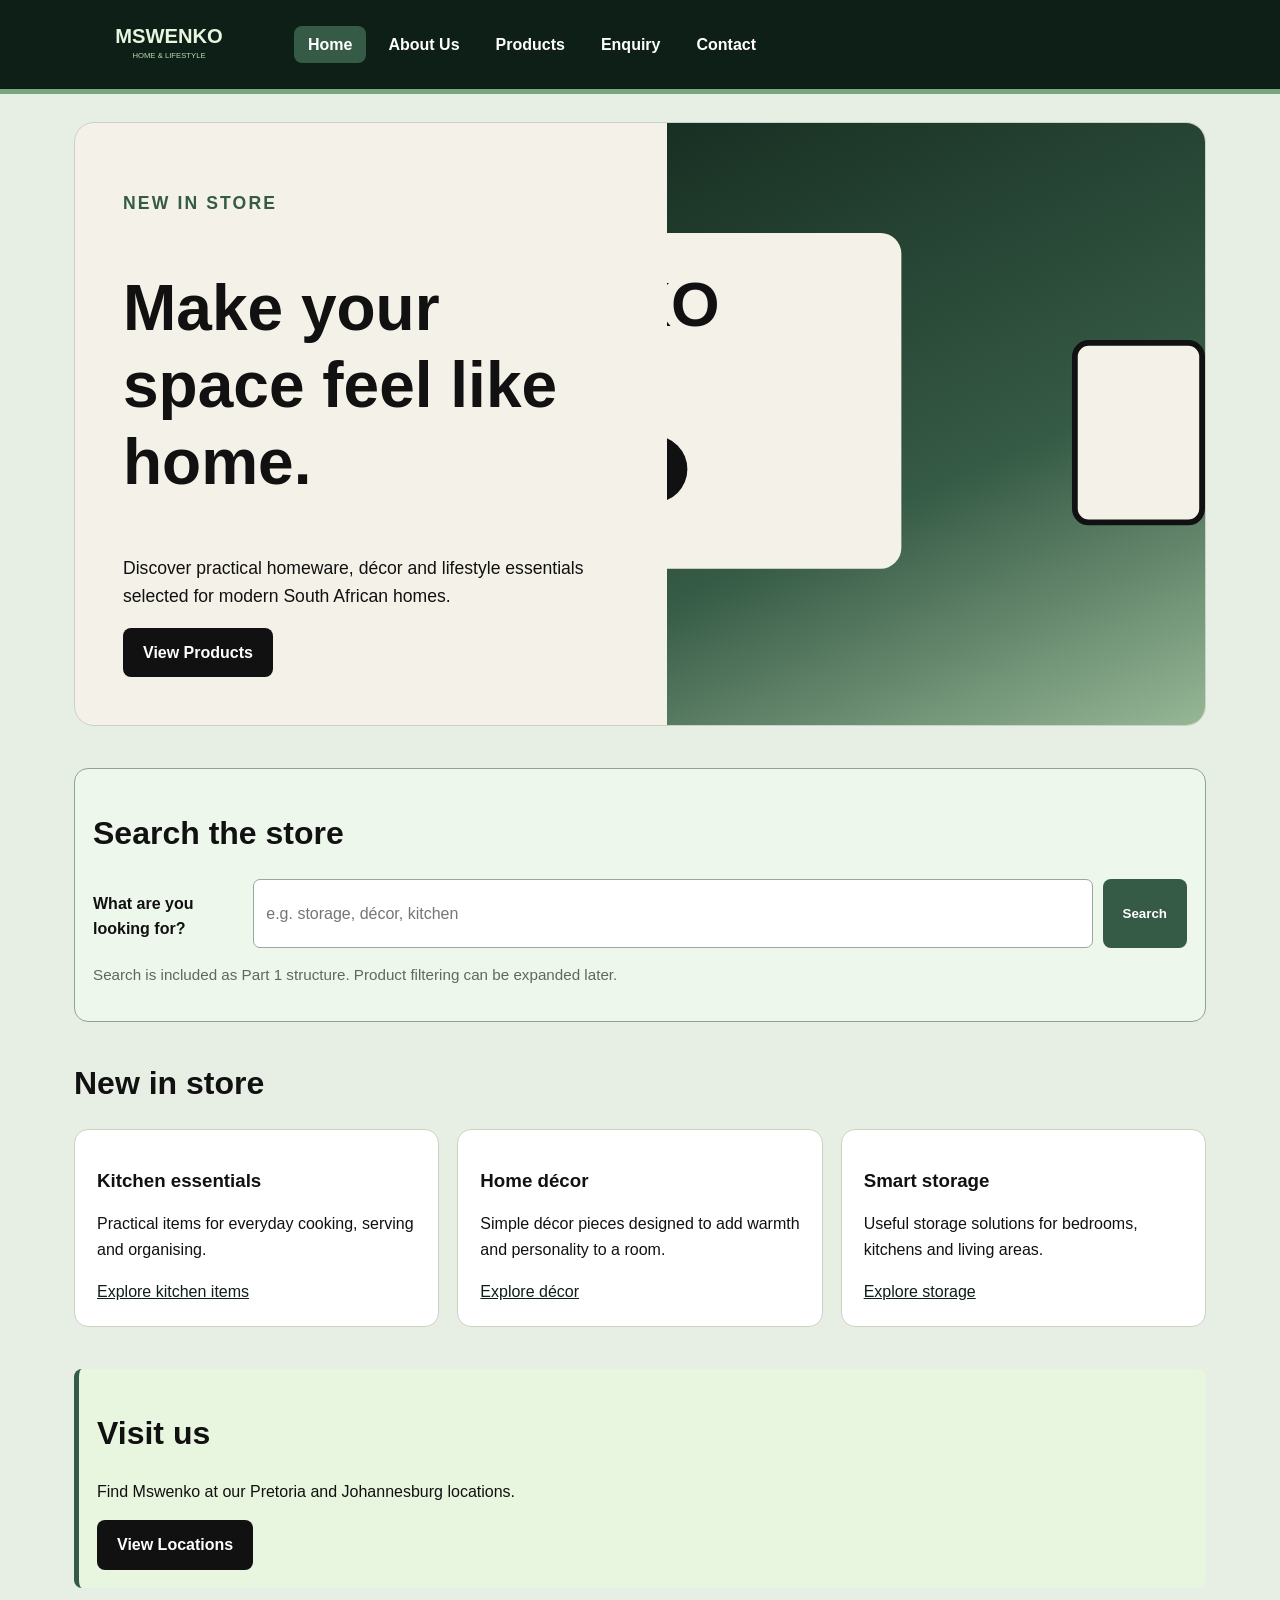
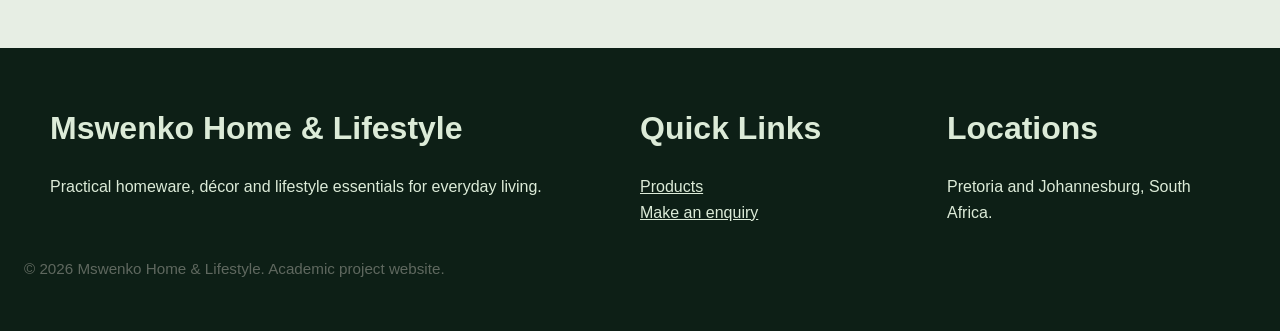
==== index.html @ 0af299ee "initial commit" ====
<!DOCTYPE html>
<html lang="en">
<head>
  <meta charset="utf-8">
  <meta name="viewport" content="width=device-width, initial-scale=1">
  <meta name="description" content="Mswenko Home & Lifestyle Store - homeware and lifestyle products in Pretoria and Johannesburg.">
  <title>Home | Mswenko Home & Lifestyle</title>
  <link rel="stylesheet" href="css/style.css">
</head>
<body>
<!-- Shared site header and navigation -->
<header class="site-header"><div class="header-inner">
<a href="index.html" aria-label="Mswenko Home and Lifestyle home"><img class="logo" src="images/logo.svg" alt="Mswenko Home and Lifestyle"></a>
<nav aria-label="Primary navigation"><ul class="nav-list"><li><a href="index.html" aria-current="page">Home</a></li><li><a href="about.html">About Us</a></li><li><a href="products.html">Products</a></li><li><a href="enquiry.html">Enquiry</a></li><li><a href="contact.html">Contact</a></li></ul></nav>
</div></header>
<main><section class="hero"><div class="hero-copy"><p class="eyebrow">New in store</p><h1>Make your space feel like home.</h1><p>Discover practical homeware, décor and lifestyle essentials selected for modern South African homes.</p><a class="btn" href="products.html">View Products</a></div><img class="hero-image" src="images/hero-store.svg" alt="Illustration of Mswenko home and lifestyle products"></section>
<section class="section"><div class="search-box"><h2>Search the store</h2><form action="products.html" method="get"><label for="site-search">What are you looking for?</label><input id="site-search" name="q" type="search" placeholder="e.g. storage, décor, kitchen"><button class="btn secondary" type="submit">Search</button></form><p class="small">Search is included as Part 1 structure. Product filtering can be expanded later.</p></div></section>
<section class="section"><h2>New in store</h2><div class="grid"><article class="card"><h3>Kitchen essentials</h3><p>Practical items for everyday cooking, serving and organising.</p><a href="products.html">Explore kitchen items</a></article><article class="card"><h3>Home décor</h3><p>Simple décor pieces designed to add warmth and personality to a room.</p><a href="products.html">Explore décor</a></article><article class="card"><h3>Smart storage</h3><p>Useful storage solutions for bedrooms, kitchens and living areas.</p><a href="products.html">Explore storage</a></article></div></section>
<section class="section notice"><h2>Visit us</h2><p>Find Mswenko at our Pretoria and Johannesburg locations.</p><a class="btn" href="contact.html">View Locations</a></section></main>
<!-- Shared site footer -->
<footer class="site-footer"><div class="footer-inner">
<section><h2>Mswenko Home & Lifestyle</h2><p>Practical homeware, décor and lifestyle essentials for everyday living.</p></section>
<section><h2>Quick Links</h2><p><a href="products.html">Products</a><br><a href="enquiry.html">Make an enquiry</a></p></section>
<section><h2>Locations</h2><p>Pretoria and Johannesburg, South Africa.</p></section>
</div><p class="small">© 2026 Mswenko Home & Lifestyle. Academic project website.</p></footer>
<script src="js/script.js"></script>
</body></html>
---- css/style.css ----
/* Shared responsive styling for Part 1. */
:root{--ink:#111;--green-900:#0d1f16;--green-700:#355a45;--green-500:#79a67e;--green-100:#e8f6df;--cream:#f4f2e8;--white:#fff;--muted:#5f685f;--border:#c9d2c5}
*{box-sizing:border-box}body{margin:0;font-family:Arial,Helvetica,sans-serif;color:var(--ink);background:#e7eee4;line-height:1.6}
img{max-width:100%;display:block}a{color:var(--green-900)}a:focus,button:focus,input:focus,textarea:focus,select:focus{outline:3px solid #c7e7a9;outline-offset:2px}
.site-header{background:var(--green-900);color:white;border-bottom:5px solid var(--green-500)}.header-inner{max-width:1180px;margin:auto;padding:18px 24px;display:flex;align-items:center;gap:30px;flex-wrap:wrap}.logo{width:190px}
.nav-list{display:flex;gap:8px;list-style:none;margin:0;padding:0;flex-wrap:wrap}.nav-list a{color:white;text-decoration:none;padding:10px 14px;border-radius:8px;font-weight:700}.nav-list a:hover,.nav-list a[aria-current=page]{background:var(--green-700)}
main{max-width:1180px;margin:auto;padding:28px 24px 60px}.hero{background:var(--cream);border:1px solid var(--border);border-radius:20px;overflow:hidden;display:grid;grid-template-columns:1.1fr 1fr;align-items:center}.hero-copy{padding:48px}
.eyebrow{text-transform:uppercase;letter-spacing:.12em;font-weight:700;color:var(--green-700)}h1,h2,h3{line-height:1.2}h1{font-size:clamp(2rem,5vw,4.2rem)}h2{font-size:2rem}.hero p{font-size:1.1rem}.hero-image{height:100%;min-height:360px;object-fit:cover}
.btn{display:inline-block;background:var(--ink);color:white;text-decoration:none;border:0;padding:12px 20px;border-radius:8px;font-weight:700;cursor:pointer}.btn.secondary{background:var(--green-700)}
.section{margin-top:42px}.grid{display:grid;grid-template-columns:repeat(3,1fr);gap:18px}.card{background:white;border:1px solid var(--border);border-radius:14px;padding:22px}.two-col{display:grid;grid-template-columns:1fr 1fr;gap:24px}
.notice{background:var(--green-100);border-left:5px solid var(--green-700);padding:18px;border-radius:8px}.page-title{background:linear-gradient(120deg,var(--green-900),var(--green-700));color:white;border-radius:18px;padding:34px;margin-bottom:28px}
.search-box{background:#eef7eb;border:1px solid #8da58e;border-radius:14px;padding:18px;margin-bottom:28px}.search-box form{display:flex;gap:10px}
input,textarea,select{width:100%;padding:12px;border:1px solid #9aa79b;border-radius:7px;font:inherit;background:white}label{font-weight:700;display:block;margin:12px 0 6px}textarea{min-height:150px}.form-grid{display:grid;grid-template-columns:1fr 1fr;gap:14px}.full{grid-column:1/-1}
.location-card{border-top:4px solid var(--green-700)}.small{color:var(--muted);font-size:.95rem}.site-footer{background:var(--green-900);color:#dcebd8;padding:35px 24px}.footer-inner{max-width:1180px;margin:auto;display:grid;grid-template-columns:2fr 1fr 1fr;gap:24px}.site-footer a{color:#dcebd8}
@media(max-width:800px){.hero,.two-col,.footer-inner{grid-template-columns:1fr}.grid{grid-template-columns:1fr 1fr}.header-inner{justify-content:center}.hero-copy{padding:30px}}
@media(max-width:560px){main{padding:18px 14px 45px}.grid,.form-grid{grid-template-columns:1fr}.search-box form{flex-direction:column}.nav-list{justify-content:center}}
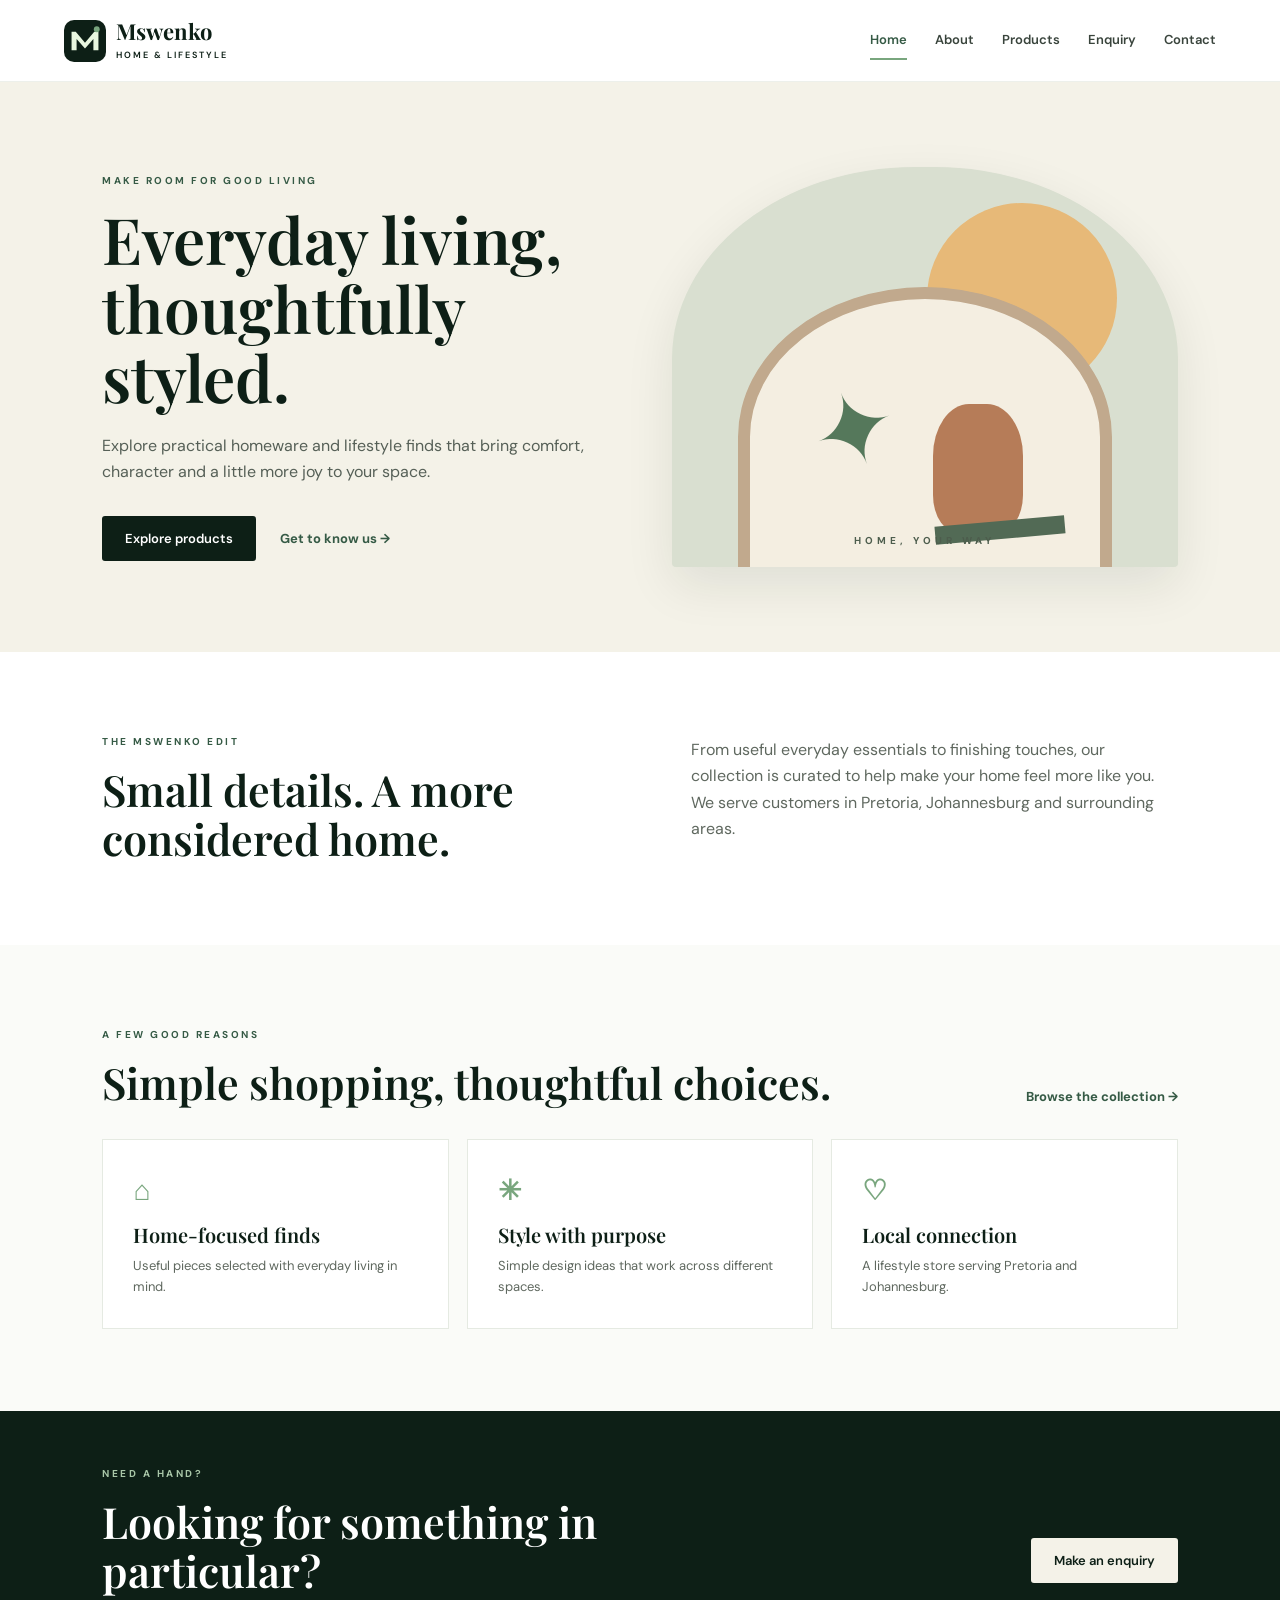
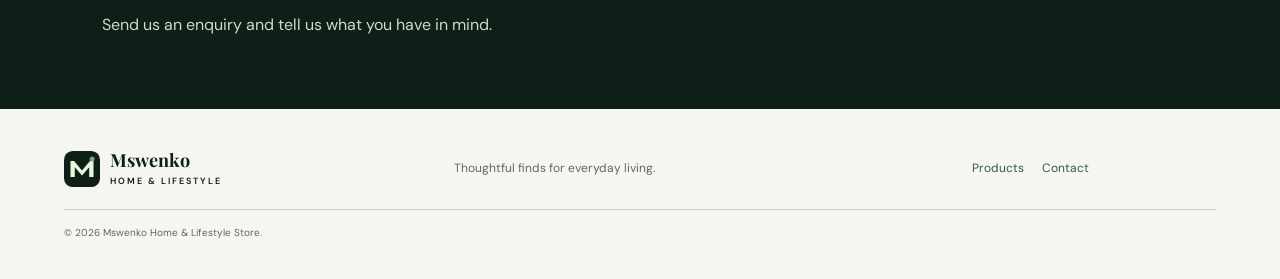
==== commit 096f4d63: "WEDE5020 part 3 submission" ====
--- a/index.html
+++ b/index.html
@@ -1,27 +1,57 @@
-<!DOCTYPE html>
-<html lang="en">
+<!doctype html>
+<html lang="en-ZA">
 <head>
   <meta charset="utf-8">
   <meta name="viewport" content="width=device-width, initial-scale=1">
-  <meta name="description" content="Mswenko Home & Lifestyle Store - homeware and lifestyle products in Pretoria and Johannesburg.">
-  <title>Home | Mswenko Home & Lifestyle</title>
+  <meta name="description" content="Discover homeware and lifestyle products at Mswenko Home & Lifestyle Store, serving Pretoria and Johannesburg.">
+  <meta name="keywords" content="homeware Pretoria, lifestyle products Johannesburg, home decor South Africa, kitchen accessories, Mswenko">
+  <meta name="author" content="Mswenko Home & Lifestyle Store">
+  <meta name="theme-color" content="#0d1f16">
+  <title>Mswenko Home & Lifestyle | Homeware & Lifestyle</title>
+  <link rel="canonical" href="https://YOUR-PUBLISHED-DOMAIN.example/">
+  <link rel="icon" href="images/logo.svg" type="image/svg+xml">
   <link rel="stylesheet" href="css/style.css">
 </head>
 <body>
-<!-- Shared site header and navigation -->
-<header class="site-header"><div class="header-inner">
-<a href="index.html" aria-label="Mswenko Home and Lifestyle home"><img class="logo" src="images/logo.svg" alt="Mswenko Home and Lifestyle"></a>
-<nav aria-label="Primary navigation"><ul class="nav-list"><li><a href="index.html" aria-current="page">Home</a></li><li><a href="about.html">About Us</a></li><li><a href="products.html">Products</a></li><li><a href="enquiry.html">Enquiry</a></li><li><a href="contact.html">Contact</a></li></ul></nav>
-</div></header>
-<main><section class="hero"><div class="hero-copy"><p class="eyebrow">New in store</p><h1>Make your space feel like home.</h1><p>Discover practical homeware, décor and lifestyle essentials selected for modern South African homes.</p><a class="btn" href="products.html">View Products</a></div><img class="hero-image" src="images/hero-store.svg" alt="Illustration of Mswenko home and lifestyle products"></section>
-<section class="section"><div class="search-box"><h2>Search the store</h2><form action="products.html" method="get"><label for="site-search">What are you looking for?</label><input id="site-search" name="q" type="search" placeholder="e.g. storage, décor, kitchen"><button class="btn secondary" type="submit">Search</button></form><p class="small">Search is included as Part 1 structure. Product filtering can be expanded later.</p></div></section>
-<section class="section"><h2>New in store</h2><div class="grid"><article class="card"><h3>Kitchen essentials</h3><p>Practical items for everyday cooking, serving and organising.</p><a href="products.html">Explore kitchen items</a></article><article class="card"><h3>Home décor</h3><p>Simple décor pieces designed to add warmth and personality to a room.</p><a href="products.html">Explore décor</a></article><article class="card"><h3>Smart storage</h3><p>Useful storage solutions for bedrooms, kitchens and living areas.</p><a href="products.html">Explore storage</a></article></div></section>
-<section class="section notice"><h2>Visit us</h2><p>Find Mswenko at our Pretoria and Johannesburg locations.</p><a class="btn" href="contact.html">View Locations</a></section></main>
-<!-- Shared site footer -->
-<footer class="site-footer"><div class="footer-inner">
-<section><h2>Mswenko Home & Lifestyle</h2><p>Practical homeware, décor and lifestyle essentials for everyday living.</p></section>
-<section><h2>Quick Links</h2><p><a href="products.html">Products</a><br><a href="enquiry.html">Make an enquiry</a></p></section>
-<section><h2>Locations</h2><p>Pretoria and Johannesburg, South Africa.</p></section>
-</div><p class="small">© 2026 Mswenko Home & Lifestyle. Academic project website.</p></footer>
-<script src="js/script.js"></script>
-</body></html>+  <a class="skip-link" href="#main">Skip to content</a>
+  <header class="site-header">
+    <a class="brand" href="index.html" aria-label="Mswenko Home and Lifestyle home">
+      <img src="images/logo.svg" alt="" width="42" height="42">
+      <span>Mswenko <small>HOME &amp; LIFESTYLE</small></span>
+    </a>
+    <button class="menu-toggle" aria-expanded="false" aria-controls="primary-nav" aria-label="Open navigation">☰</button>
+    <nav id="primary-nav" class="primary-nav" aria-label="Main navigation">
+      <a href="index.html" aria-current="page">Home</a><a href="about.html">About</a><a href="products.html">Products</a><a href="enquiry.html">Enquiry</a><a href="contact.html">Contact</a>
+    </nav>
+  </header>
+  <main id="main">
+    <section class="hero">
+      <div class="hero-copy">
+        <p class="eyebrow">MAKE ROOM FOR GOOD LIVING</p>
+        <h1>Everyday living, thoughtfully styled.</h1>
+        <p>Explore practical homeware and lifestyle finds that bring comfort, character and a little more joy to your space.</p>
+        <div class="hero-actions"><a class="button" href="products.html">Explore products</a><a class="text-link" href="about.html">Get to know us →</a></div>
+      </div>
+      <div class="hero-art" role="img" aria-label="Warm, neutral-toned home interior illustration">
+        <div class="sun"></div><div class="arch"><div class="plant">✦</div><div class="vase"></div><div class="book"></div></div>
+        <span class="art-label">HOME, YOUR WAY</span>
+      </div>
+    </section>
+    <section class="section intro-grid">
+      <div><p class="eyebrow">THE MSWENKO EDIT</p><h2>Small details. A more considered home.</h2></div>
+      <p>From useful everyday essentials to finishing touches, our collection is curated to help make your home feel more like you. We serve customers in Pretoria, Johannesburg and surrounding areas.</p>
+    </section>
+    <section class="section feature-section">
+      <div class="section-heading"><div><p class="eyebrow">A FEW GOOD REASONS</p><h2>Simple shopping, thoughtful choices.</h2></div><a class="text-link" href="products.html">Browse the collection →</a></div>
+      <div class="feature-grid">
+        <article class="feature-card"><span class="feature-icon">⌂</span><h3>Home-focused finds</h3><p>Useful pieces selected with everyday living in mind.</p></article>
+        <article class="feature-card"><span class="feature-icon">✳</span><h3>Style with purpose</h3><p>Simple design ideas that work across different spaces.</p></article>
+        <article class="feature-card"><span class="feature-icon">♡</span><h3>Local connection</h3><p>A lifestyle store serving Pretoria and Johannesburg.</p></article>
+      </div>
+    </section>
+    <section class="cta-band"><div><p class="eyebrow">NEED A HAND?</p><h2>Looking for something in particular?</h2><p>Send us an enquiry and tell us what you have in mind.</p></div><a class="button button-light" href="enquiry.html">Make an enquiry</a></section>
+  </main>
+  <footer class="site-footer"><a class="brand brand-footer" href="index.html"><img src="images/logo.svg" alt="" width="36" height="36"><span>Mswenko <small>HOME &amp; LIFESTYLE</small></span></a><p>Thoughtful finds for everyday living.</p><div class="footer-links"><a href="products.html">Products</a><a href="contact.html">Contact</a></div><small>© <span data-year></span> Mswenko Home &amp; Lifestyle Store.</small></footer>
+  <script src="js/script.js" defer></script>
+</body>
+</html>
--- a/css/style.css
+++ b/css/style.css
@@ -1,16 +1,3 @@
-/* Shared responsive styling for Part 1. */
-:root{--ink:#111;--green-900:#0d1f16;--green-700:#355a45;--green-500:#79a67e;--green-100:#e8f6df;--cream:#f4f2e8;--white:#fff;--muted:#5f685f;--border:#c9d2c5}
-*{box-sizing:border-box}body{margin:0;font-family:Arial,Helvetica,sans-serif;color:var(--ink);background:#e7eee4;line-height:1.6}
-img{max-width:100%;display:block}a{color:var(--green-900)}a:focus,button:focus,input:focus,textarea:focus,select:focus{outline:3px solid #c7e7a9;outline-offset:2px}
-.site-header{background:var(--green-900);color:white;border-bottom:5px solid var(--green-500)}.header-inner{max-width:1180px;margin:auto;padding:18px 24px;display:flex;align-items:center;gap:30px;flex-wrap:wrap}.logo{width:190px}
-.nav-list{display:flex;gap:8px;list-style:none;margin:0;padding:0;flex-wrap:wrap}.nav-list a{color:white;text-decoration:none;padding:10px 14px;border-radius:8px;font-weight:700}.nav-list a:hover,.nav-list a[aria-current=page]{background:var(--green-700)}
-main{max-width:1180px;margin:auto;padding:28px 24px 60px}.hero{background:var(--cream);border:1px solid var(--border);border-radius:20px;overflow:hidden;display:grid;grid-template-columns:1.1fr 1fr;align-items:center}.hero-copy{padding:48px}
-.eyebrow{text-transform:uppercase;letter-spacing:.12em;font-weight:700;color:var(--green-700)}h1,h2,h3{line-height:1.2}h1{font-size:clamp(2rem,5vw,4.2rem)}h2{font-size:2rem}.hero p{font-size:1.1rem}.hero-image{height:100%;min-height:360px;object-fit:cover}
-.btn{display:inline-block;background:var(--ink);color:white;text-decoration:none;border:0;padding:12px 20px;border-radius:8px;font-weight:700;cursor:pointer}.btn.secondary{background:var(--green-700)}
-.section{margin-top:42px}.grid{display:grid;grid-template-columns:repeat(3,1fr);gap:18px}.card{background:white;border:1px solid var(--border);border-radius:14px;padding:22px}.two-col{display:grid;grid-template-columns:1fr 1fr;gap:24px}
-.notice{background:var(--green-100);border-left:5px solid var(--green-700);padding:18px;border-radius:8px}.page-title{background:linear-gradient(120deg,var(--green-900),var(--green-700));color:white;border-radius:18px;padding:34px;margin-bottom:28px}
-.search-box{background:#eef7eb;border:1px solid #8da58e;border-radius:14px;padding:18px;margin-bottom:28px}.search-box form{display:flex;gap:10px}
-input,textarea,select{width:100%;padding:12px;border:1px solid #9aa79b;border-radius:7px;font:inherit;background:white}label{font-weight:700;display:block;margin:12px 0 6px}textarea{min-height:150px}.form-grid{display:grid;grid-template-columns:1fr 1fr;gap:14px}.full{grid-column:1/-1}
-.location-card{border-top:4px solid var(--green-700)}.small{color:var(--muted);font-size:.95rem}.site-footer{background:var(--green-900);color:#dcebd8;padding:35px 24px}.footer-inner{max-width:1180px;margin:auto;display:grid;grid-template-columns:2fr 1fr 1fr;gap:24px}.site-footer a{color:#dcebd8}
-@media(max-width:800px){.hero,.two-col,.footer-inner{grid-template-columns:1fr}.grid{grid-template-columns:1fr 1fr}.header-inner{justify-content:center}.hero-copy{padding:30px}}
-@media(max-width:560px){main{padding:18px 14px 45px}.grid,.form-grid{grid-template-columns:1fr}.search-box form{flex-direction:column}.nav-list{justify-content:center}}+@import url('https://fonts.googleapis.com/css2?family=DM+Sans:wght@400;500;600;700&family=Playfair+Display:wght@500;600;700&display=swap');
+:root{--ink:#111;--green-900:#0d1f16;--green-700:#355a45;--green-500:#79a67e;--green-100:#e8f6df;--cream:#f4f2e8;--white:#fff;--muted:#5f685f;--border:#c9d2c5;--shadow:0 18px 50px rgba(13,31,22,.09)}
+*{box-sizing:border-box}html{scroll-behavior:smooth}body{margin:0;background:#fff;color:var(--ink);font-family:'DM Sans',Arial,sans-serif;line-height:1.65}a{color:inherit}img{max-width:100%;display:block}.skip-link{position:absolute;left:-999px;top:0;background:#fff;padding:10px;z-index:99}.skip-link:focus{left:10px}.site-header{height:auto;min-height:82px;padding:14px max(5vw,22px);display:flex;align-items:center;justify-content:space-between;gap:25px;background:rgba(255,255,255,.96);border-bottom:1px solid #edf0eb;position:sticky;top:0;z-index:20;backdrop-filter:blur(12px)}.brand{display:flex;align-items:center;gap:10px;text-decoration:none;color:var(--green-900);font-family:'Playfair Display',serif;font-size:22px;font-weight:700;line-height:1.05}.brand small{display:block;font:600 9px 'DM Sans',sans-serif;letter-spacing:2px;margin-top:5px}.primary-nav{display:flex;gap:28px;align-items:center}.primary-nav a{text-decoration:none;font-size:13px;font-weight:600;color:#39443c;padding:8px 0;border-bottom:2px solid transparent}.primary-nav a:hover,.primary-nav a[aria-current=page]{color:var(--green-700);border-color:var(--green-500)}.menu-toggle{display:none;border:1px solid var(--border);background:white;border-radius:9px;padding:8px 12px;font-size:20px}.hero{min-height:570px;background:var(--cream);display:grid;grid-template-columns:1fr 1fr;align-items:center;padding:70px max(8vw,25px);gap:5vw;overflow:hidden}.hero-copy{max-width:560px}.eyebrow{font-size:10px;letter-spacing:2.5px;font-weight:700;color:var(--green-700);margin:0 0 14px}.hero h1,.page-hero h1{font:600 clamp(42px,5vw,68px)/1.08 'Playfair Display',Georgia,serif;color:var(--green-900);margin:0 0 22px}.hero-copy>p:not(.eyebrow),.page-hero>p:not(.eyebrow){max-width:520px;color:#566057;font-size:16px}.hero-actions{display:flex;align-items:center;gap:24px;margin-top:30px}.button{display:inline-flex;align-items:center;justify-content:center;border:0;border-radius:3px;background:var(--green-900);color:white;text-decoration:none;padding:14px 23px;font:600 13px 'DM Sans',sans-serif;cursor:pointer;transition:transform .2s,background .2s}.button:hover{background:var(--green-700);transform:translateY(-2px)}.text-link{font-size:13px;font-weight:700;color:var(--green-700);text-decoration:none}.hero-art{height:400px;max-width:520px;width:100%;justify-self:center;position:relative;background:#d9dfd0;border-radius:48% 48% 4px 4px;overflow:hidden;box-shadow:var(--shadow)}.sun{position:absolute;width:190px;height:190px;border-radius:50%;background:#e7b978;right:12%;top:9%}.arch{position:absolute;bottom:-20px;left:13%;width:74%;height:75%;border-radius:50% 50% 0 0;background:#f4eee1;border:12px solid #c1a98d}.plant{position:absolute;left:18%;top:18%;font-size:100px;color:#55785b;transform:rotate(-20deg)}.vase{position:absolute;right:22%;bottom:15%;width:90px;height:130px;background:#b67c58;border-radius:40% 40% 30% 30%}.book{position:absolute;right:10%;bottom:13%;width:130px;height:18px;background:#526a55;transform:rotate(-5deg)}.art-label{position:absolute;bottom:18px;left:0;right:0;text-align:center;font-size:10px;letter-spacing:4px;font-weight:700;color:#4d5d4d}.section{padding:82px max(8vw,25px)}.intro-grid,.two-column{display:grid;grid-template-columns:1fr 1fr;gap:8vw;align-items:start}.section h2,.cta-band h2,.two-column h2{font:600 clamp(30px,3.4vw,43px)/1.15 'Playfair Display',Georgia,serif;color:var(--green-900);margin:0}.intro-grid>p,.two-column p{color:var(--muted);margin-top:3px}.feature-section{background:#fafbf8}.section-heading{display:flex;justify-content:space-between;align-items:end;gap:25px;margin-bottom:32px}.feature-grid,.values-grid{display:grid;grid-template-columns:repeat(3,1fr);gap:18px}.feature-card{background:white;border:1px solid #e5eae2;padding:30px;min-height:190px;transition:transform .25s,box-shadow .25s}.feature-card:hover{transform:translateY(-5px);box-shadow:var(--shadow)}.feature-icon{font:600 28px 'Playfair Display',serif;color:var(--green-500)}.feature-card h3{font:600 20px 'Playfair Display',serif;color:var(--green-900);margin:12px 0 7px}.feature-card p{font-size:13px;color:var(--muted);margin:0}.cta-band{background:var(--green-900);color:white;padding:55px max(8vw,25px);display:flex;align-items:center;justify-content:space-between;gap:30px}.cta-band h2{color:white;max-width:600px}.cta-band p:not(.eyebrow){color:#d0d9d0}.cta-band .eyebrow{color:#a9c7a8}.button-light{background:#f4f2e8;color:var(--green-900);white-space:nowrap}.button-light:hover{background:white;color:var(--green-900)}.site-footer{padding:38px max(5vw,22px);display:grid;grid-template-columns:1fr 1fr 1fr;gap:18px;align-items:center;background:#f5f6f2;color:var(--muted);font-size:12px}.brand-footer{font-size:18px;color:var(--green-900)}.brand-footer img{width:36px}.footer-links{display:flex;gap:18px;justify-content:center}.footer-links a{color:var(--green-700);text-decoration:none}.site-footer>small{grid-column:1/-1;border-top:1px solid var(--border);padding-top:15px}.page-hero{background:var(--cream);padding:75px max(8vw,25px) 68px}.page-hero h1{max-width:800px;font-size:clamp(40px,5vw,60px)}.page-hero>p:not(.eyebrow){max-width:650px}.values-grid{padding:0 max(8vw,25px) 80px}.catalogue-tools{display:grid;grid-template-columns:2fr 1fr 1fr;gap:15px;align-items:end}.catalogue-tools label,.site-form label{display:grid;gap:7px;font-size:12px;font-weight:700;color:#39443c}.catalogue-tools input,.catalogue-tools select,.site-form input,.site-form select,.site-form textarea{width:100%;border:1px solid var(--border);border-radius:3px;background:#fff;padding:13px;font:14px 'DM Sans',sans-serif;color:var(--ink)}.catalogue-tools input:focus,.catalogue-tools select:focus,.site-form input:focus,.site-form select:focus,.site-form textarea:focus{outline:2px solid #9bbd9b;outline-offset:1px}.result-count{font-size:12px;color:var(--muted);margin:18px 0}.product-grid{display:grid;grid-template-columns:repeat(3,1fr);gap:20px}.product-card{border:1px solid #e5eae2;background:white;overflow:hidden}.product-visual{height:220px;display:grid;place-items:center;position:relative;cursor:zoom-in}.product-visual span{font:600 72px 'Playfair Display',serif;color:rgba(13,31,22,.7)}.product-card:nth-child(3n+1) .product-visual{background:#e7e9dc}.product-card:nth-child(3n+2) .product-visual{background:#e9d9ca}.product-card:nth-child(3n) .product-visual{background:#d9e3dc}.product-info{padding:18px}.product-info h3{font:600 20px 'Playfair Display',serif;color:var(--green-900);margin:0}.product-info p{font-size:12px;color:var(--muted);margin:6px 0 12px}.product-meta{display:flex;justify-content:space-between;align-items:center;font-size:11px;color:var(--green-700);font-weight:700}.product-info a{display:inline-block;margin-top:14px;font-size:12px;font-weight:700;color:var(--green-700)}.form-layout{display:grid;grid-template-columns:.8fr 1.2fr;gap:8vw;align-items:start}.form-layout h2{margin-bottom:15px}.form-layout p{color:var(--muted);font-size:14px}.site-form{display:grid;gap:17px;padding:30px;border:1px solid #e2e8df;box-shadow:var(--shadow)}.site-form textarea{resize:vertical}.site-form .button{justify-self:start}.form-feedback{font-size:13px;margin:0;min-height:20px}.form-feedback.success{color:#24613a}.form-feedback.error{color:#a12d2d}.note-card{background:var(--green-100);padding:18px;margin-top:25px;color:var(--green-900)}.note-card p{margin-bottom:0}.lightbox{position:fixed;inset:0;background:rgba(7,18,12,.88);z-index:50;display:grid;place-items:center;padding:25px}.lightbox[hidden]{display:none}.lightbox-close{position:absolute;top:20px;right:25px;color:white;background:transparent;border:0;font-size:42px;cursor:pointer}.lightbox-content{color:white;text-align:center;font:600 40px 'Playfair Display',serif}.lightbox-content .product-visual{width:min(80vw,600px);height:min(65vh,450px);cursor:default;border-radius:4px}.no-results{grid-column:1/-1;padding:35px;text-align:center;background:#f5f6f2;color:var(--muted)}.fade-in{animation:fadeUp .65s both}@keyframes fadeUp{from{opacity:0;transform:translateY(12px)}to{opacity:1;transform:translateY(0)}}@media(max-width:760px){.site-header{min-height:70px}.menu-toggle{display:block}.primary-nav{display:none;position:absolute;top:100%;left:0;right:0;background:white;padding:15px 24px 22px;box-shadow:var(--shadow);flex-direction:column;align-items:stretch;gap:8px}.primary-nav.open{display:flex}.primary-nav a{padding:9px 0}.hero{grid-template-columns:1fr;padding-top:55px;gap:35px}.hero-art{height:300px;max-width:420px}.intro-grid,.two-column,.form-layout{grid-template-columns:1fr;gap:25px}.feature-grid,.values-grid,.product-grid{grid-template-columns:1fr 1fr}.section-heading,.cta-band{align-items:flex-start;flex-direction:column}.catalogue-tools{grid-template-columns:1fr 1fr}.catalogue-tools label:first-child{grid-column:1/-1}.site-footer{grid-template-columns:1fr 1fr}.site-footer>p{grid-column:1/-1;grid-row:2}.footer-links{justify-content:flex-end}.site-footer>small{grid-column:1/-1}}@media(max-width:480px){.feature-grid,.values-grid,.product-grid{grid-template-columns:1fr}.catalogue-tools{grid-template-columns:1fr}.catalogue-tools label:first-child{grid-column:auto}.hero h1{font-size:43px}.section{padding-top:58px;padding-bottom:58px}.site-form{padding:20px}.site-footer{grid-template-columns:1fr}.site-footer>p,.footer-links{grid-column:auto;grid-row:auto;justify-content:flex-start}}
